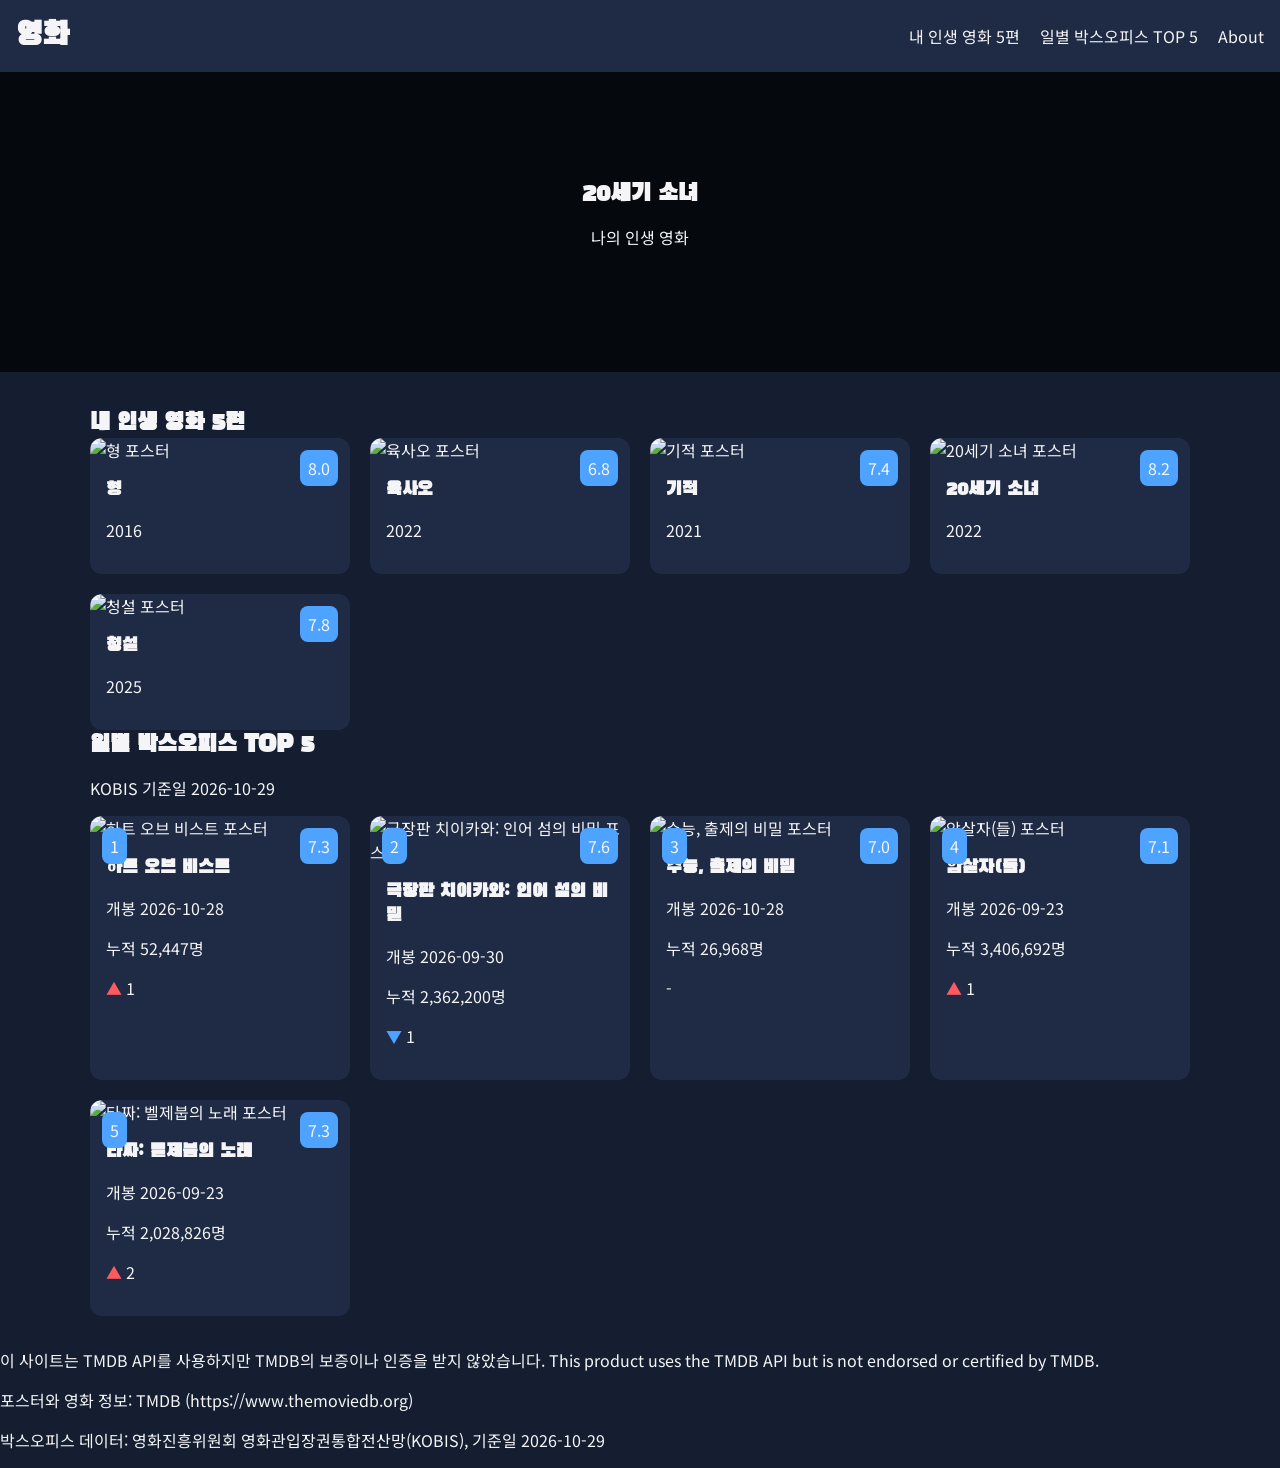
==== index.html @ a6f0fb5e "첫 커밋" ====
<!DOCTYPE html>
<html lang="ko">

<head>
    <meta charset="UTF-8">
    <meta name="viewport" content="width=device-width, initial-scale=1.0">
    <title>영화</title>
    <link rel="preconnect" href="https://fonts.googleapis.com">
    <link rel="preconnect" href="https://fonts.gstatic.com" crossorigin>
    <link href="https://fonts.googleapis.com/css2?family=Black+Han+Sans&family=Noto+Sans+KR:wght@100..900&display=swap"
        rel="stylesheet">
    <link rel="stylesheet" href="style.css">
</head>

<body>
    <header>
        <h1>영화</h1>
        <nav>
            <ul>
                <li><a href="#mine">내 인생 영화 5편</a></li>
                <li><a href="#boxoffice">일별 박스오피스 TOP 5</a></li>
                <li><a href="detail.html">About</a></li>
            </ul>
        </nav>
    </header>
    <section class="hero">
        <div class="hero-content">
            <h2>20세기 소녀</h2>
            <p>나의 인생 영화</p>
        </div>
    </section>
    <main>
        <section id="mine">
            <h2>내 인생 영화 5편</h2>
            <div class="board">
                <article class="card">
                    <img class="poster" src="https://image.tmdb.org/t/p/w342/7Cxrt3gSH9VAKDvsuk6Tx1IShJy.jpg"
                        alt="형 포스터">
                    <div class="info">
                        <h3>형</h3>
                        <p class="year">2016</p>
                        <span class="badge">8.0</span>
                    </div>
                </article>
                <article class="card">
                    <img class="poster" src="https://image.tmdb.org/t/p/w342/AifHZptVzkzLLfk2tedIQixqrgV.jpg"
                        alt="육사오 포스터">
                    <div class="info">
                        <h3>육사오</h3>
                        <p class="year">2022</p>
                        <span class="badge">6.8</span>
                    </div>
                </article>
                <article class="card">
                    <img class="poster" src="https://image.tmdb.org/t/p/w342/oIqK5raxC3dXKbJx5QHa5vCD86J.jpg"
                        alt="기적 포스터">
                    <div class="info">
                        <h3>기적</h3>
                        <p class="year">2021</p>
                        <span class="badge">7.4</span>
                    </div>
                </article>
                <article class="card">
                    <img class="poster" src="https://image.tmdb.org/t/p/w342/od22ftNnyag0TTxcnJhlsu3aLoU.jpg"
                        alt="20세기 소녀 포스터">
                    <div class="info">
                        <h3>20세기 소녀</h3>
                        <p class="year">2022</p>
                        <span class="badge">8.2</span>
                    </div>
                </article>

                <article class="card">
                    <img class="poster" src="https://image.tmdb.org/t/p/w342/dNCp17yK9L0pANvKTb6tWECQj4Q.jpg"
                        alt="청설 포스터">
                    <div class="info">
                        <h3>청설</h3>
                        <p class="year">2025</p>
                        <span class="badge">7.8</span>
                    </div>
                </article>
            </div>


        </section>
        <section id="boxoffice">
            <h2>일별 박스오피스 TOP 5</h2>
            <p class="basis">KOBIS 기준일 2026-10-29</p>
            <div class="board">
                <article class="card">
                    <img class="poster" src="https://image.tmdb.org/t/p/w342/rWjFVzYx5vfdHdbDtOswPVnPVH9.jpg"
                        alt="하트 오브 비스트 포스터">
                    <span class="rank">1</span>
                    <span class="badge">7.3</span>
                    <div class="info">
                        <h3>하트 오브 비스트</h3>
                        <p class="year">개봉 2026-10-28</p>
                        <p class="audience">누적 52,447명</p>
                        <p class="change up">1</p>
                    </div>
                </article>
                <article class="card">
                    <img class="poster" src="https://image.tmdb.org/t/p/w342/2sapvk8OG1rmaS2PquLnfyoMvOS.jpg"
                        alt="극장판 치이카와: 인어 섬의 비밀 포스터">
                    <span class="rank">2</span>
                    <span class="badge">7.6</span>
                    <div class="info">
                        <h3>극장판 치이카와: 인어 섬의 비밀</h3>
                        <p class="year">개봉 2026-09-30</p>
                        <p class="audience">누적 2,362,200명</p>
                        <p class="change down">1</p>
                    </div>
                </article>
                <article class="card">
                    <img class="poster" src="https://image.tmdb.org/t/p/w342/olm4WGvsA3SLDEPI31biMfs5oto.jpg"
                        alt="수능, 출제의 비밀 포스터">
                    <span class="rank">3</span>
                    <span class="badge">7.0</span>
                    <div class="info">
                        <h3>수능, 출제의 비밀</h3>
                        <p class="year">개봉 2026-10-28</p>
                        <p class="audience">누적 26,968명</p>
                        <p class="change"> - </p>
                    </div>
                </article>
                <article class="card">
                    <img class="poster" src="https://image.tmdb.org/t/p/w342/vxLkqJHsFmrnOg78KoTvwxXDTKo.jpg"
                        alt="암살자(들) 포스터">
                    <span class="rank">4</span>
                    <span class="badge">7.1</span>
                    <div class="info">

                        <h3>암살자(들)</h3>
                        <p class="year">개봉 2026-09-23</p>
                        <p class="audience">누적 3,406,692명</p>
                        <p class="change up">1</p>
                    </div>
                </article>
                <article class="card">
                    <img class="poster" src="https://image.tmdb.org/t/p/w342/4w4TEDwrXFMpdZSI0xvaUAgiOc1.jpg"
                        alt="타짜: 벨제붑의 노래 포스터">
                    <span class="rank">5</span>
                    <span class="badge">7.3</span>
                    <div class="info">

                        <h3>타짜: 벨제붑의 노래</h3>
                        <p class="year">개봉 2026-09-23</p>
                        <p class="audience">누적 2,028,826명</p>
                        <p class="change up">2</p>
                    </div>
                </article>
            </div>

        </section>
    </main>
    <footer>
        <p>이 사이트는 TMDB API를 사용하지만 TMDB의 보증이나 인증을 받지 않았습니다. This product uses the TMDB API but is not endorsed or
            certified by TMDB.</p>
        <p>포스터와 영화 정보: TMDB (https://www.themoviedb.org)</p>
        <p>박스오피스 데이터: 영화진흥위원회 영화관입장권통합전산망(KOBIS), 기준일 2026-10-29</p>
    </footer>
    <script src="/data.js"></script>
    <script src="/app.js"></script>
</body>

</html>
---- style.css ----
:root{
    --bg: #141e30;
    --surface: #1f2b44;
    --text: #f5f5f7; 
    --accent: #4da3ff;
    --warn: #ff5a5f;
    --font-title: "Black Han Sans", sans-serif;
    --font-body: "Noto Sans KR", sans-serif;
    --gap: 20px;
    
}
body{
    margin: 0;
    font-family: var(--font-body);
    background-color: var(--bg);
    color: var(--text);
    overflow-x: hidden;
}
header{
    background-color: var(--surface);
    padding: 16px;
    text-align: center;
    display: flex;
    justify-content: space-between;
    align-items: center;
}
nav ul{
    list-style: none;
    margin: 0;
    padding: 0;
    display: flex;
    gap: var(--gap);
}
a{
    text-decoration: none;
    color: var(--text);
}
h1, h2, h3{
    font-family: var(--font-title);
    margin: 0;
}
main{
    padding: 16px;
    max-width: 1100px;
    margin: 0 auto;
}
.hero{
    text-align: center;
    margin-bottom: var(--gap);
    background-image: linear-gradient(rgba(0, 0, 0, 0.75), rgba(0, 0, 0, 0.75)), url('https://image.tmdb.org/t/p/w1280/37y53Jt8K6MvN6s4zJVFa61luO2.jpg');
    background-size: cover;
    background-position: center;
    min-height: 300px;
    display: flex;
    align-items: center;
    justify-content: center;
}
.detail{
    display: grid;
    grid-template-columns: 1fr;
    gap: var(--gap);
}

.detail img {
    width: 100%;
}
.detail-page{
    background-image: linear-gradient(rgba(0, 0, 0, 0.75), rgba(0, 0, 0, 0.75)), url('https://image.tmdb.org/t/p/w1280/37y53Jt8K6MvN6s4zJVFa61luO2.jpg');
    background-size: cover;
    background-position: center;
    min-height: 100vh;
}
.board{
    display: grid;
    grid-template-columns: 1fr;
    gap: var(--gap);
}
.card{
    position: relative;
    background-color: var(--surface);
    border-radius: 12px;
    overflow: hidden;
    transition: 0.3s;

}
.poster{
    width: 100%;
    height: auto;
    display: block;
}
.badge{
    position: absolute;
    top: 12px;
    right: 12px;
    background-color: var(--accent);
    color: var(--text);
    padding: 6px 8px;
    border-radius: 8px;
}
.rank{
    position: absolute;
    top: 12px;
    left: 12px;
    background-color: var(--accent);
    color: var(--text);
    padding: 6px 8px;
    border-radius: 8px;
}
.info{
    padding: 16px;
}
.card:hover{
    transform: translateY(-8px);
    box-shadow: 0 4px 8px rgba(144, 145, 35, 0.2);
}
.change.up::before{
    content: "▲ ";
    color: var(--warn);
}
.change.down::before{
    content: "▼ ";
    color: var(--accent);
}
.change.new::before{
    content: "NEW ";
    color: var(--warn);
}
@media (min-width: 600px) {
    .board {
        grid-template-columns: 1fr 1fr;
    }

    .detail {
        grid-template-columns: 1fr 2fr;
    }
}

@media (min-width: 1024px) {
    .board {
        grid-template-columns: 1fr 1fr 1fr 1fr;
    }
}
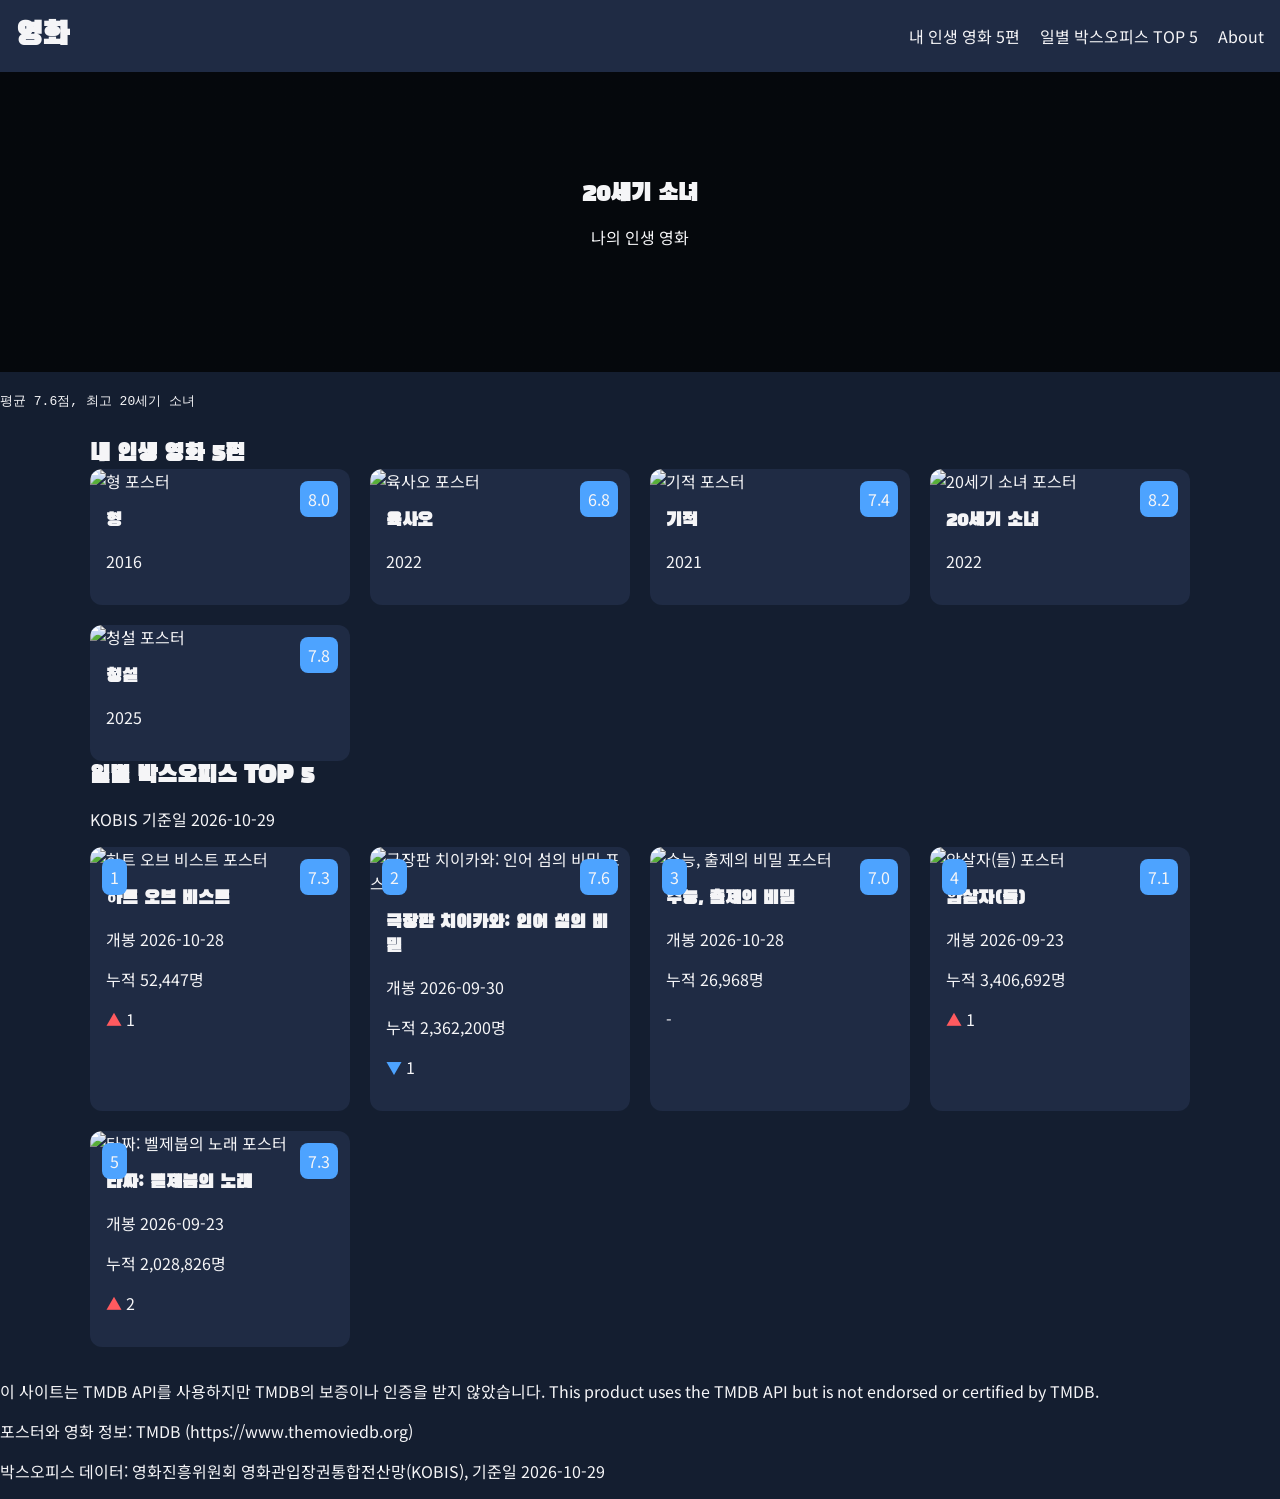
==== commit 72a3bc17: "첫 커밋" ====
--- a/index.html
+++ b/index.html
@@ -29,6 +29,7 @@
             <p>나의 인생 영화</p>
         </div>
     </section>
+    <pre id="out"></pre>
     <main>
         <section id="mine">
             <h2>내 인생 영화 5편</h2>
